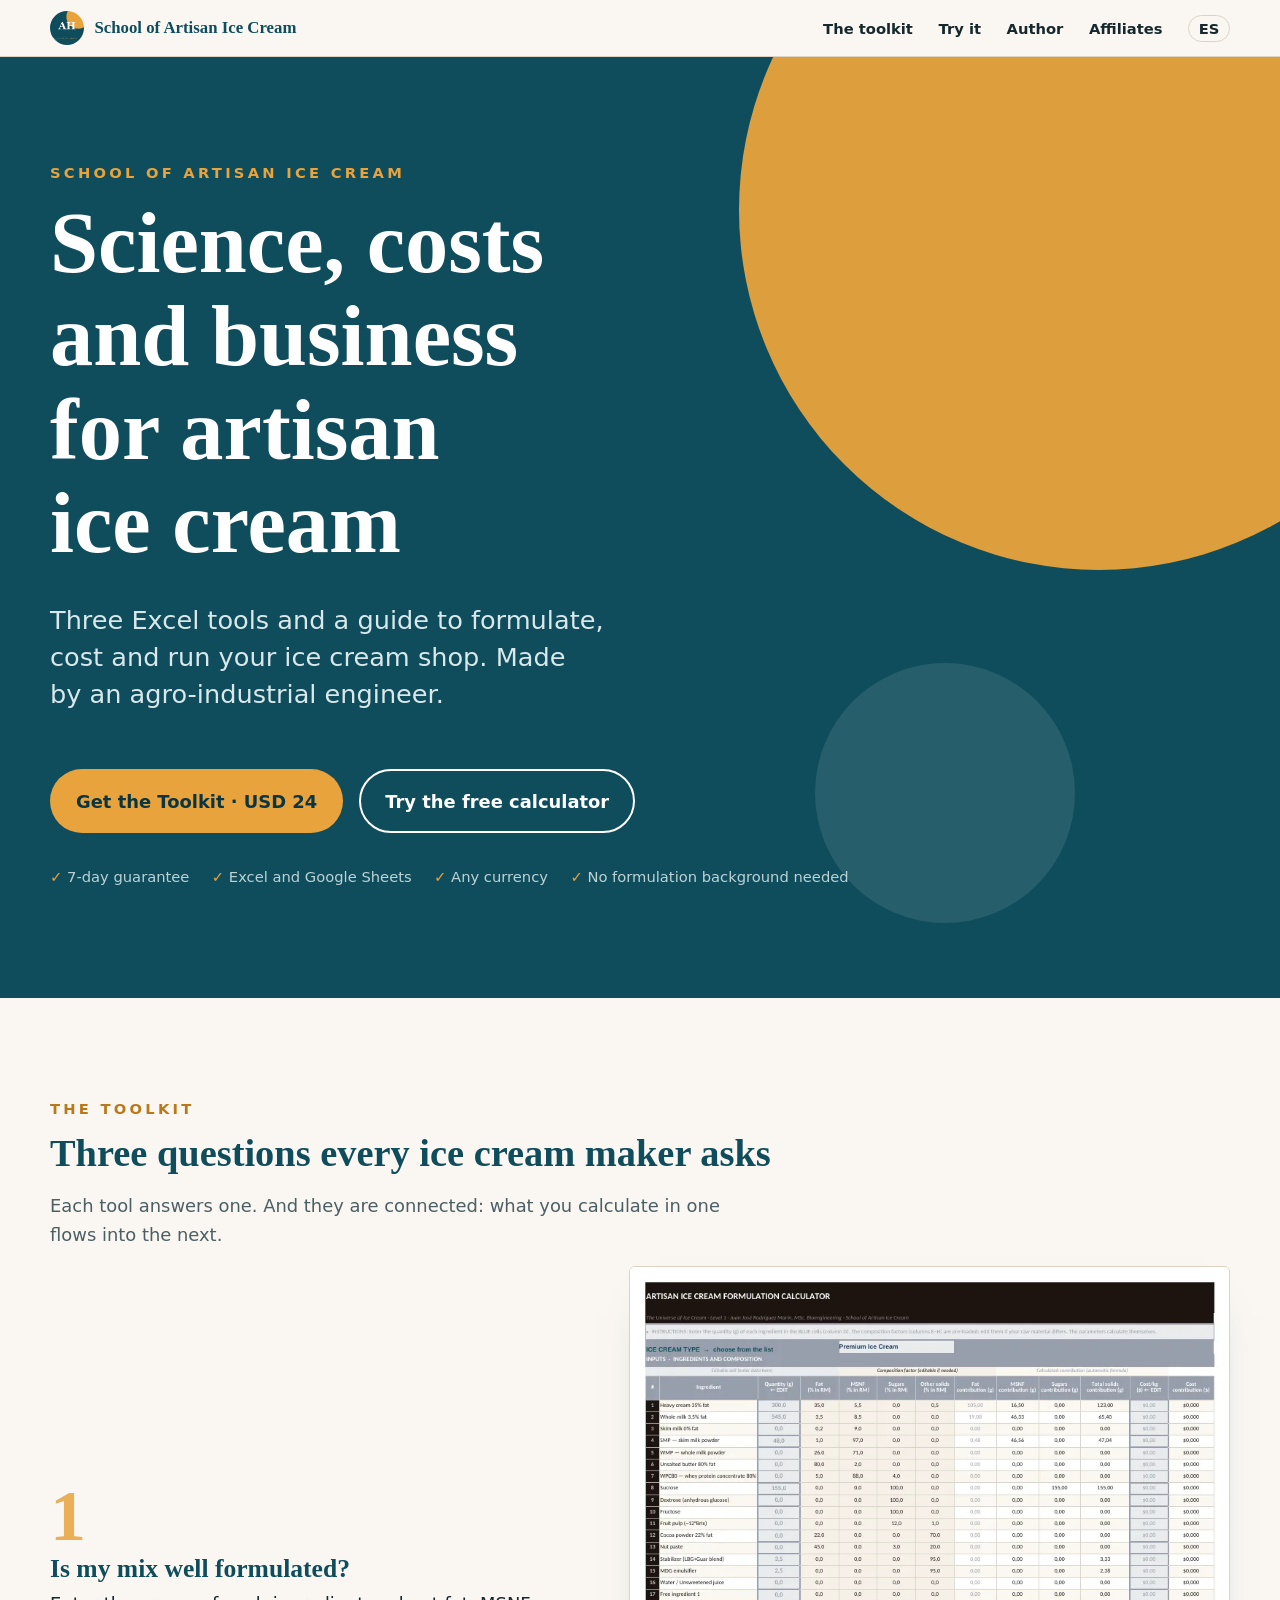
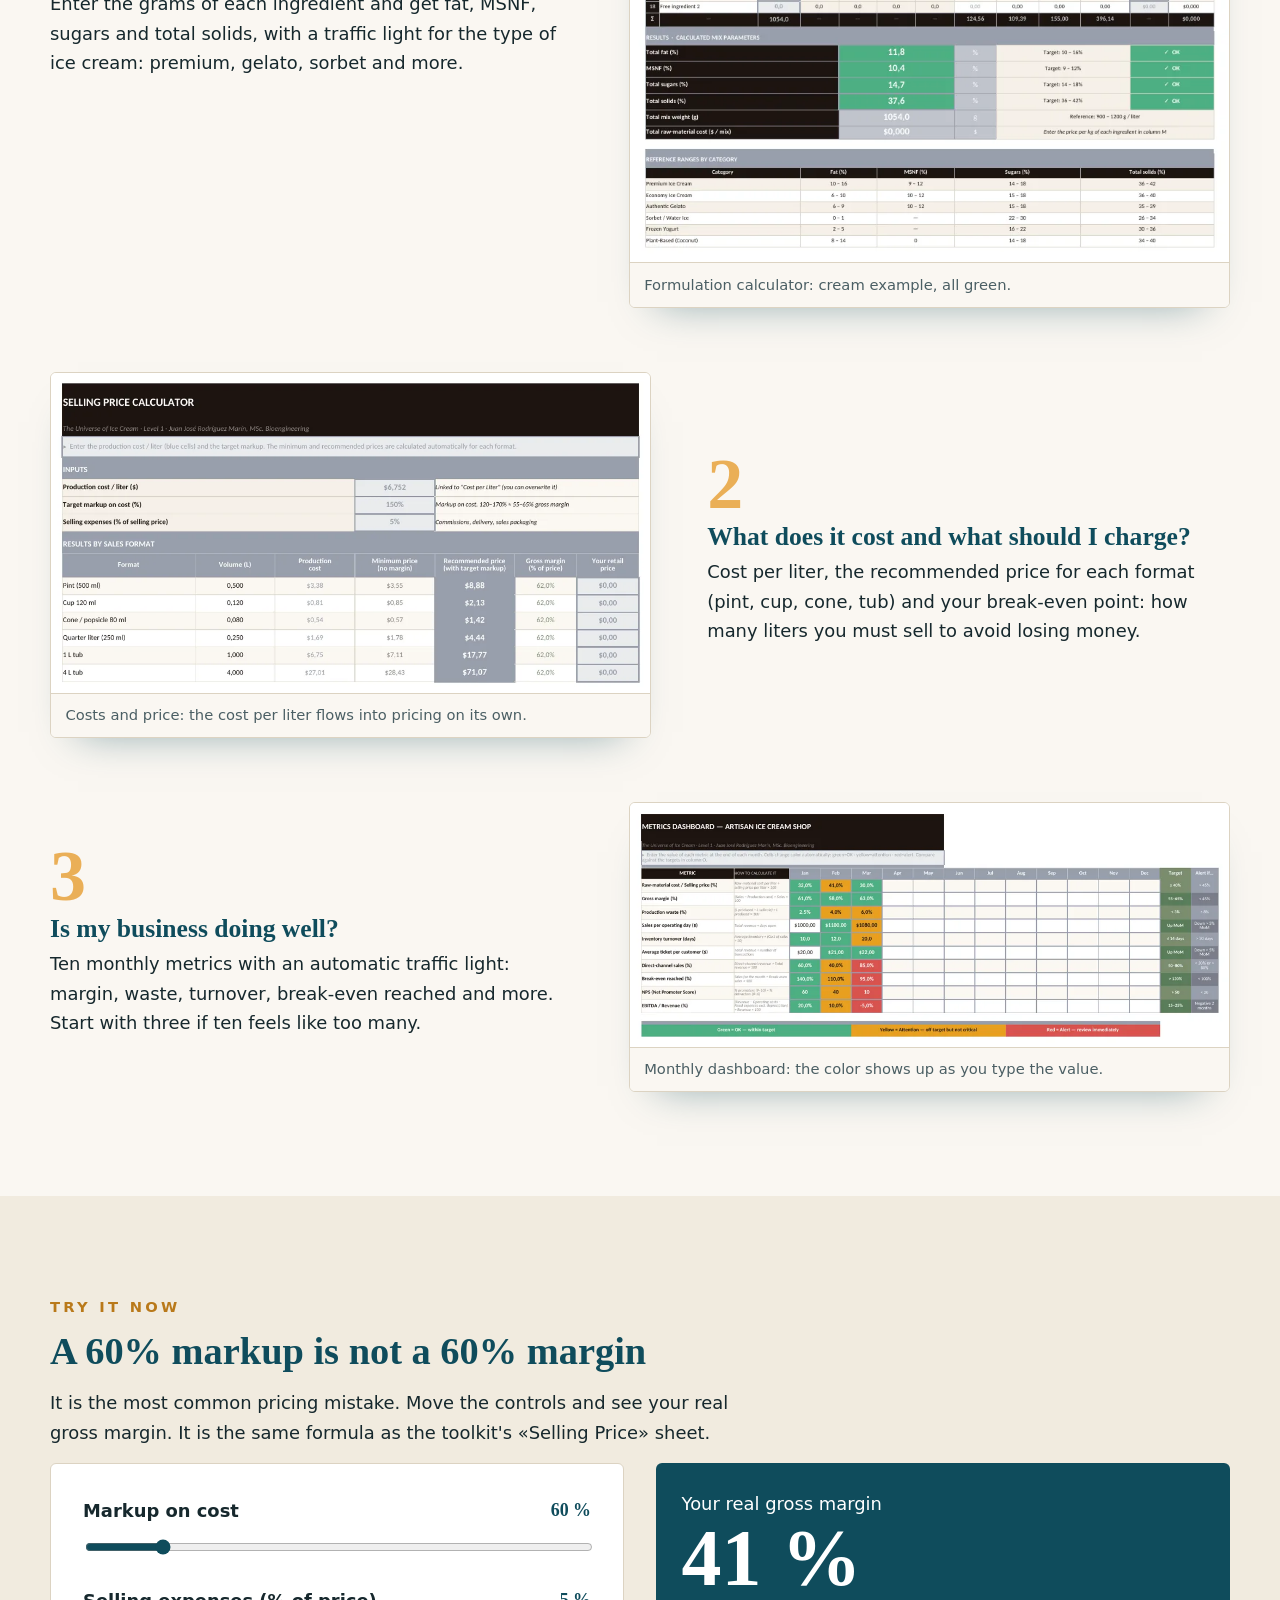
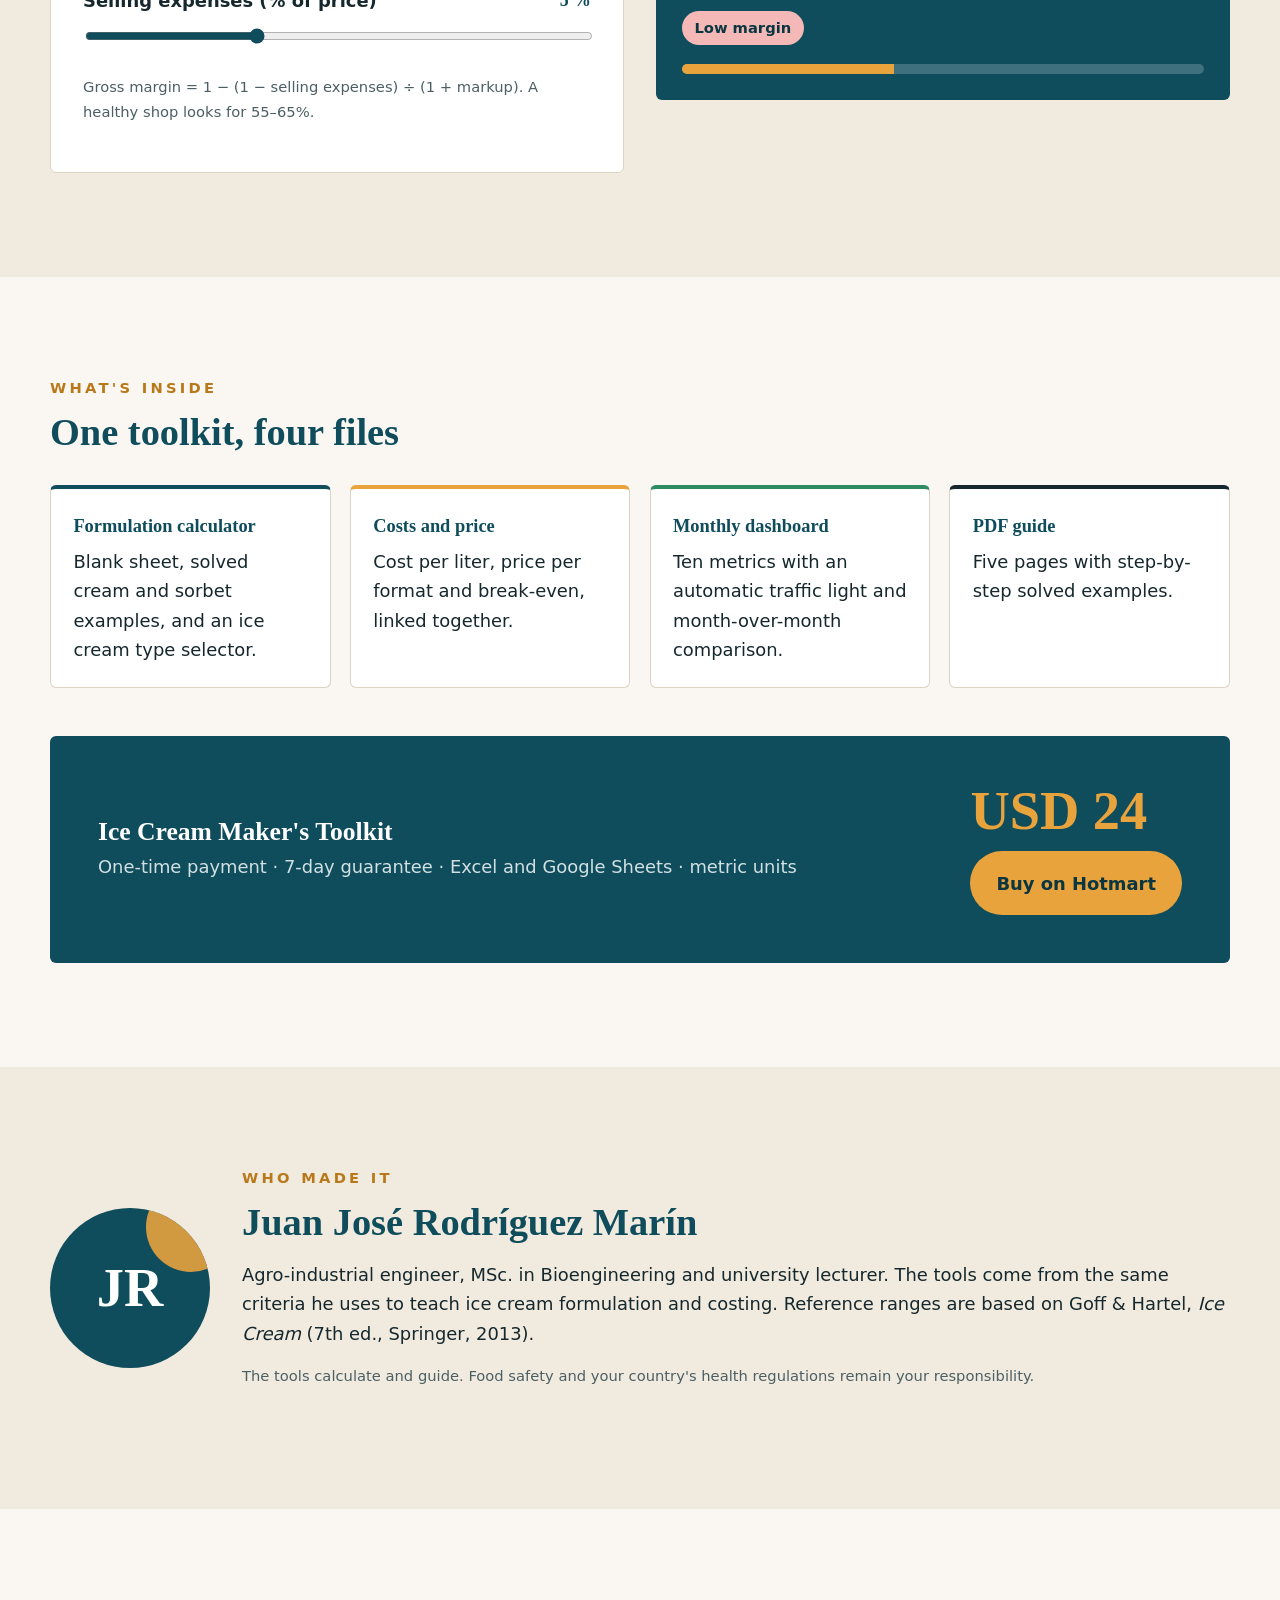
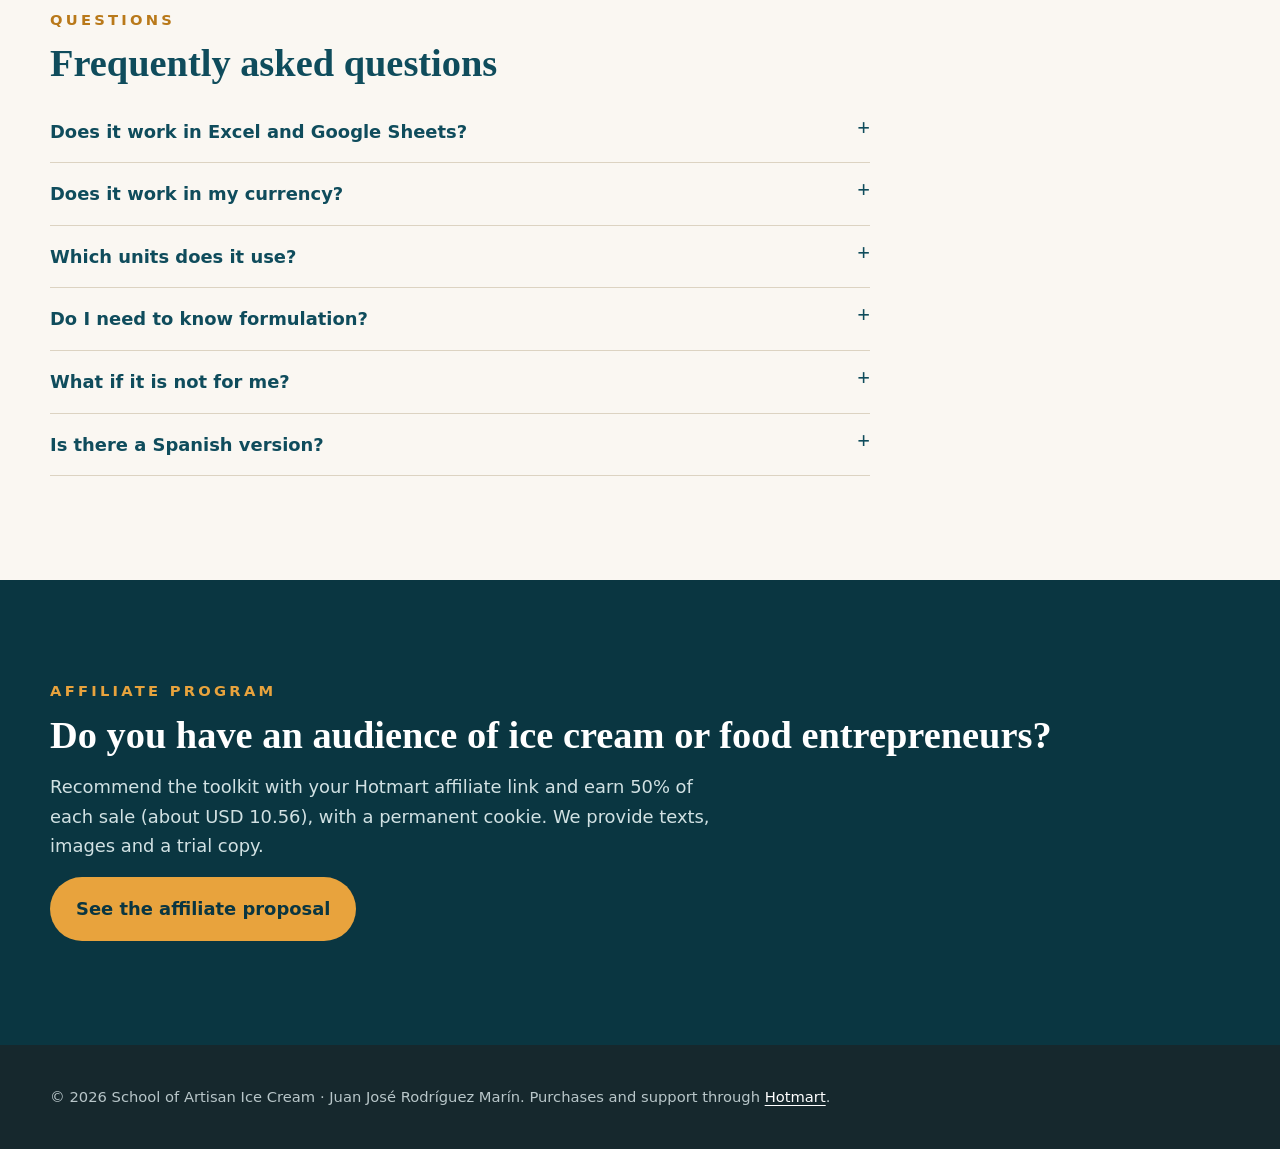
==== en/index.html @ 1ce7a0c3 "feat: sitio web Academia del Helado (ES/EN) Sitio estático bilingüe con mini-calculadora de recargo " ====
<!doctype html><html lang="en"><head><meta charset="utf-8"><meta name="viewport" content="width=device-width,initial-scale=1">
<title>School of Artisan Ice Cream — Ice Cream Maker's Toolkit: formulation, costs & metrics</title><meta name="description" content="Three Excel tools and a PDF guide to formulate, cost and run your artisan ice cream shop. Made by an agro-industrial engineer. USD 24, 7-day guarantee.">
<meta property="og:title" content="School of Artisan Ice Cream — Ice Cream Maker's Toolkit: formulation, costs & metrics"><meta property="og:description" content="Three Excel tools and a PDF guide to formulate, cost and run your artisan ice cream shop. Made by an agro-industrial engineer. USD 24, 7-day guarantee."><meta property="og:type" content="website"><meta property="og:image" content="https://juanjrodmar.github.io/academia-helado/assets/og-en.webp"><meta property="og:url" content="https://juanjrodmar.github.io/academia-helado/en/"><meta property="og:locale" content="en_US"><meta name="twitter:card" content="summary_large_image"><link rel="canonical" href="https://juanjrodmar.github.io/academia-helado/en/"><link rel="alternate" hreflang="es" href="https://juanjrodmar.github.io/academia-helado/"><link rel="alternate" hreflang="en" href="https://juanjrodmar.github.io/academia-helado/en/"><link rel="alternate" hreflang="x-default" href="https://juanjrodmar.github.io/academia-helado/">
<link rel="icon" href="../assets/favicon.png"><link rel="stylesheet" href="../assets/styles.css">
</head><body><a class="skip" href="#main">Skip to content</a>
<header class="site-head"><div class="wrap"><a class="brand" href="./"><img src="../assets/favicon.png" width="34" height="34" alt="">School of Artisan Ice Cream</a>
<nav aria-label="Main"><ul><li><a href="#kit">The toolkit</a></li><li><a href="#try">Try it</a></li><li><a href="#author">Author</a></li><li><a href="#affiliates">Affiliates</a></li><li><a class="lang" href="../" hreflang="es" lang="es">ES</a></li></ul></nav></div></header>
<main id="main">
<section class="hero" aria-labelledby="h1"><div class="wrap">
<div><span class="kicker">School of Artisan Ice Cream</span><h1 id="h1">Science, costs and business for artisan ice cream</h1></div>
<p class="lead">Three Excel tools and a guide to formulate, cost and run your ice cream shop. Made by an agro-industrial engineer.</p>
<div class="cta-row"><a class="btn btn-primary" href="https://go.hotmart.com/K107741080M" rel="noopener">Get the Toolkit · USD 24</a><a class="btn btn-ghost" href="https://drive.google.com/drive/folders/14nVIyK3vlP0NcxDK24ijwlzdwBFuZZXl?usp=sharing" rel="noopener">Try the free calculator</a></div>
<ul class="trust"><li>7-day guarantee</li><li>Excel and Google Sheets</li><li>Any currency</li><li>No formulation background needed</li></ul>
</div></section>
<section id="kit" aria-labelledby="h-kit"><div class="wrap">
<span class="kicker">The toolkit</span><h2 id="h-kit">Three questions every ice cream maker asks</h2>
<p style="max-width:60ch;color:var(--ink-soft)">Each tool answers one. And they are connected: what you calculate in one flows into the next.</p>
<div class="questions">
<article class="q"><div class="q-text"><span class="q-num" aria-hidden="true">1</span><h3>Is my mix well formulated?</h3><p>Enter the grams of each ingredient and get fat, MSNF, sugars and total solids, with a traffic light for the type of ice cream: premium, gelato, sorbet and more.</p></div>
<figure class="shot"><img src="../assets/en_formulacion.webp" width="821" height="816" loading="lazy" alt="Formulation sheet with a cream ice cream in green"><figcaption>Formulation calculator: cream example, all green.</figcaption></figure></article>
<article class="q"><div class="q-text"><span class="q-num" aria-hidden="true">2</span><h3>What does it cost and what should I charge?</h3><p>Cost per liter, the recommended price for each format (pint, cup, cone, tub) and your break-even point: how many liters you must sell to avoid losing money.</p></div>
<figure class="shot"><img src="../assets/en_precio.webp" width="1100" height="587" loading="lazy" alt="Selling price sheet with the recommended price per format"><figcaption>Costs and price: the cost per liter flows into pricing on its own.</figcaption></figure></article>
<article class="q"><div class="q-text"><span class="q-num" aria-hidden="true">3</span><h3>Is my business doing well?</h3><p>Ten monthly metrics with an automatic traffic light: margin, waste, turnover, break-even reached and more. Start with three if ten feels like too many.</p></div>
<figure class="shot"><img src="../assets/en_dashboard.webp" width="1100" height="447" loading="lazy" alt="Monthly dashboard with green, yellow and red cells"><figcaption>Monthly dashboard: the color shows up as you type the value.</figcaption></figure></article>
</div></div></section>
<section id="try" class="alt" aria-labelledby="h-try"><div class="wrap">
<span class="kicker">Try it now</span><h2 id="h-try">A 60% markup is not a 60% margin</h2>
<p style="max-width:62ch">It is the most common pricing mistake. Move the controls and see your real gross margin. It is the same formula as the toolkit's «Selling Price» sheet.</p>
<div class="calc"><div class="panel">
<div class="field"><label for="markup"><span>Markup on cost</span><output id="markup-out" for="markup">60%</output></label><input id="markup" type="range" min="20" max="300" step="5" value="60"></div>
<div class="field"><label for="sell"><span>Selling expenses (% of price)</span><output id="sell-out" for="sell">5%</output></label><input id="sell" type="range" min="0" max="15" step="1" value="5"></div>
<p class="note">Gross margin = 1 − (1 − selling expenses) ÷ (1 + markup). A healthy shop looks for 55–65%.</p></div>
<div class="result" id="result" data-state="bad" aria-live="polite"><span>Your real gross margin</span><span class="big" id="margin-out">41%</span><span class="verdict" id="verdict">—</span><div class="meter" aria-hidden="true"><i id="meter"></i></div></div></div>
</div></section>
<section aria-labelledby="h-inc"><div class="wrap">
<span class="kicker">What's inside</span><h2 id="h-inc">One toolkit, four files</h2>
<ul class="includes"><li><strong>Formulation calculator</strong>Blank sheet, solved cream and sorbet examples, and an ice cream type selector.</li>
<li><strong>Costs and price</strong>Cost per liter, price per format and break-even, linked together.</li>
<li><strong>Monthly dashboard</strong>Ten metrics with an automatic traffic light and month-over-month comparison.</li>
<li><strong>PDF guide</strong>Five pages with step-by-step solved examples.</li></ul>
<div class="price-band"><div><h3>Ice Cream Maker's Toolkit</h3><p style="margin:0;color:#d1e1e3">One-time payment · 7-day guarantee · Excel and Google Sheets · metric units</p></div><div style="display:grid;gap:.8rem;justify-items:start"><span class="price">USD 24</span><a class="btn btn-primary" href="https://go.hotmart.com/K107741080M" rel="noopener">Buy on Hotmart</a></div></div>
</div></section>
<section id="author" class="alt" aria-labelledby="h-author"><div class="wrap author">
<div class="monogram" aria-hidden="true"><span>JR</span></div>
<div><span class="kicker">Who made it</span><h2 id="h-author">Juan José Rodríguez Marín</h2>
<p>Agro-industrial engineer, MSc. in Bioengineering and university lecturer. The tools come from the same criteria he uses to teach ice cream formulation and costing. Reference ranges are based on Goff &amp; Hartel, <em>Ice Cream</em> (7th ed., Springer, 2013).</p>
<p class="note">The tools calculate and guide. Food safety and your country's health regulations remain your responsibility.</p></div></div></section>
<section aria-labelledby="h-faq"><div class="wrap"><div style="max-width:820px">
<span class="kicker">Questions</span><h2 id="h-faq">Frequently asked questions</h2>
<details><summary>Does it work in Excel and Google Sheets?</summary><p>Yes. Upload it to Drive and open it with Google Sheets. If you see a formatting difference, most formulas work the same.</p></details>
<details><summary>Does it work in my currency?</summary><p>Yes. Use a single currency throughout each file; monetary targets are expressed as a percentage of price.</p></details>
<details><summary>Which units does it use?</summary><p>Metric: grams, kilograms and liters. Convert your own measures (ounces, gallons) before entering them.</p></details>
<details><summary>Do I need to know formulation?</summary><p>No. Follow the worked example and change one ingredient at a time; the traffic light tells you if you are getting closer to the range.</p></details>
<details><summary>What if it is not for me?</summary><p>You have a 7-day guarantee on Hotmart.</p></details>
<details><summary>Is there a Spanish version?</summary><p>Yes: <a href="../" hreflang="es">Kit del Heladero</a>.</p></details>
</div></div></section>
<section id="affiliates" class="aff" aria-labelledby="h-aff"><div class="wrap">
<span class="kicker">Affiliate program</span><h2 id="h-aff">Do you have an audience of ice cream or food entrepreneurs?</h2>
<p>Recommend the toolkit with your Hotmart affiliate link and earn 50% of each sale (about USD 10.56), with a permanent cookie. We provide texts, images and a trial copy.</p>
<a class="btn btn-primary" href="https://affiliate.hotmart.com/affiliate-recruiting/view/9692I107741101" rel="noopener">See the affiliate proposal</a>
</div></section>
</main>
<footer><div class="wrap"><p style="margin:0">© 2026 School of Artisan Ice Cream · Juan José Rodríguez Marín. Purchases and support through <a href="https://go.hotmart.com/K107741080M" rel="noopener">Hotmart</a>.</p></div></footer>
<script type="application/json" id="i18n">{"sep": "", "ok": "Healthy margin", "mid": "Tight margin", "bad": "Low margin"}</script>
<script src="../assets/app.js" defer></script>
</body></html>
---- assets/styles.css ----
/* Academia del Helado — "Cuaderno técnico" */
:root{
  --paper:#FAF7F2; --paper-2:#F1EBDF; --ink:#16282D; --ink-soft:#4B5F64;
  --teal:#0F4C5C; --teal-deep:#0A3641; --amber:#E8A33D; --amber-deep:#B9791A;
  --line:#DCD3C2; --ok:#2E8B62; --warn:#C98A12; --bad:#C24A45;
  --font-serif: Georgia,"Times New Roman",serif; --font-sans: system-ui,-apple-system,"Segoe UI",Roboto,Arial,sans-serif;
  --step--1: clamp(.83rem,.8rem + .15vw,.92rem); --step-0: clamp(1rem,.96rem + .2vw,1.125rem);
  --step-1: clamp(1.25rem,1.1rem + .7vw,1.6rem); --step-2: clamp(1.6rem,1.3rem + 1.4vw,2.4rem);
  --step-hero: clamp(2.5rem,1.1rem + 6vw,5.4rem);
  --space-section: clamp(3.5rem,2.5rem + 5vw,8rem); --gutter: clamp(1rem,.5rem + 3vw,3rem);
  --radius: 6px; --dur: 200ms; --ease: cubic-bezier(.16,1,.3,1);
}
*,*::before,*::after{box-sizing:border-box}
html{scroll-behavior:smooth;-webkit-text-size-adjust:100%}
body{margin:0;background:var(--paper);color:var(--ink);font:var(--step-0)/1.65 var(--font-sans)}
img{max-width:100%;height:auto;display:block}
a{color:var(--teal);text-underline-offset:.2em}
a:focus-visible,button:focus-visible,summary:focus-visible,input:focus-visible{outline:3px solid var(--amber);outline-offset:3px;border-radius:3px}
.skip{position:absolute;left:-999px;top:0;background:var(--teal);color:#fff;padding:.7rem 1rem;z-index:100}
.skip:focus{left:0}
.wrap{width:min(1180px,100% - 2*var(--gutter));margin-inline:auto}
h1,h2,h3{font-family:var(--font-serif);line-height:1.08;color:var(--teal);margin:0;font-weight:700;text-wrap:balance}
h2{font-size:var(--step-2);margin-bottom:1rem} h3{font-size:var(--step-1);margin-bottom:.4rem}
p{margin:0 0 1rem;text-wrap:pretty}
.kicker{font:700 var(--step--1)/1 var(--font-sans);letter-spacing:.22em;text-transform:uppercase;color:var(--amber-deep);margin-bottom:1rem;display:block}

/* header */
.site-head{position:sticky;top:0;z-index:50;background:color-mix(in oklab,var(--paper) 92%,transparent);backdrop-filter:saturate(1.4) blur(8px);border-bottom:1px solid var(--line)}
.site-head .wrap{display:flex;align-items:center;justify-content:space-between;gap:1rem;padding-block:.7rem}
.brand{display:flex;align-items:center;gap:.65rem;text-decoration:none;color:var(--teal);font:700 1.05rem var(--font-serif)}
.brand img{border-radius:50%}
nav ul{display:flex;gap:clamp(.8rem,2vw,1.6rem);list-style:none;margin:0;padding:0;align-items:center}
nav a{text-decoration:none;color:var(--ink);font-size:var(--step--1);font-weight:600}
nav a:hover{color:var(--teal);text-decoration:underline}
.lang{border:1px solid var(--line);padding:.25rem .6rem;border-radius:99px}
@media (max-width:760px){nav li:not(:last-child):not(:first-child){display:none}}

/* botones */
.btn{display:inline-flex;align-items:center;gap:.5rem;padding:.95rem 1.5rem;border-radius:99px;font-weight:700;text-decoration:none;border:2px solid transparent;transition:transform var(--dur) var(--ease),background var(--dur),box-shadow var(--dur);font-size:var(--step-0);cursor:pointer}
.btn-primary{background:var(--amber);color:var(--teal-deep)}
.btn-primary:hover{transform:translateY(-2px);box-shadow:0 8px 0 -2px var(--amber-deep)}
.btn-ghost{border-color:var(--teal);color:var(--teal);background:transparent}
.btn-ghost:hover{background:var(--teal);color:#fff}
.btn:active{transform:translateY(0)}

/* hero */
.hero{background:var(--teal);color:#fff;position:relative;overflow:hidden;padding-block:clamp(3rem,2rem + 6vw,7rem)}
.hero::before{content:"";position:absolute;width:min(60vw,720px);aspect-ratio:1;border-radius:50%;background:var(--amber);right:-14vw;top:-22%;opacity:.95}
.hero::after{content:"";position:absolute;width:min(22vw,260px);aspect-ratio:1;border-radius:50%;background:var(--paper);opacity:.1;right:16%;bottom:8%}
.hero .wrap{position:relative;z-index:1;display:grid;gap:2rem}
.hero h1{color:#fff;font-size:var(--step-hero);max-width:14ch}
.hero .lead{font-size:var(--step-1);max-width:34ch;color:#d9e8ea;line-height:1.45}
.hero .kicker{color:var(--amber)}
.cta-row{display:flex;flex-wrap:wrap;gap:1rem;margin-top:.5rem}
.hero .btn-ghost{border-color:#fff;color:#fff}.hero .btn-ghost:hover{background:#fff;color:var(--teal)}
.trust{display:flex;flex-wrap:wrap;gap:.5rem 1.4rem;font-size:var(--step--1);color:#bcd3d6;margin:0;padding:0;list-style:none}
.trust li::before{content:"✓ ";color:var(--amber)}

/* secciones */
section{padding-block:var(--space-section)}
.alt{background:var(--paper-2)}
.questions{display:grid;gap:clamp(2rem,5vw,5rem)}
.q{display:grid;gap:1.5rem;align-items:center}
@media (min-width:860px){.q{grid-template-columns:1fr 1.15fr;gap:3.5rem}.q:nth-child(even){grid-template-columns:1.15fr 1fr}.q:nth-child(even) .q-text{order:2}}
.q-num{font:700 4.5rem/1 var(--font-serif);color:var(--amber);opacity:.85;display:block;margin-bottom:.2rem}
.shot{border:1px solid var(--line);border-radius:var(--radius);background:#fff;box-shadow:0 22px 40px -28px rgba(15,76,92,.5);overflow:hidden}
.shot figcaption{font-size:var(--step--1);color:var(--ink-soft);padding:.6rem .9rem;border-top:1px solid var(--line);background:var(--paper)}

/* calculadora recargo */
.calc{display:grid;gap:2rem;align-items:start}
@media (min-width:860px){.calc{grid-template-columns:1fr 1fr}}
.panel{background:#fff;border:1px solid var(--line);border-radius:var(--radius);padding:clamp(1.2rem,3vw,2rem)}
.field{margin-bottom:1.4rem}
.field label{display:flex;justify-content:space-between;font-weight:700;margin-bottom:.5rem}
.field output{font-family:var(--font-serif);color:var(--teal)}
input[type=range]{width:100%;accent-color:var(--teal)}
.result{background:var(--teal);color:#fff;border-radius:var(--radius);padding:1.6rem;position:relative}
.result .big{font:700 clamp(3rem,8vw,5rem)/1 var(--font-serif);display:block;color:#fff}
.result .verdict{display:inline-block;margin-top:.8rem;padding:.3rem .8rem;border-radius:99px;font-weight:700;font-size:var(--step--1);background:var(--amber);color:var(--teal-deep)}
.result[data-state=bad] .verdict{background:#f4b9b6}.result[data-state=ok] .verdict{background:#bfe5d3}
.meter{height:10px;border-radius:99px;background:rgba(255,255,255,.2);margin-top:1.2rem;overflow:hidden}
.meter i{display:block;height:100%;width:0;background:var(--amber);transition:width var(--dur) var(--ease)}
.note{font-size:var(--step--1);color:var(--ink-soft)}

/* incluye */
.includes{display:grid;gap:1.2rem;grid-template-columns:repeat(auto-fit,minmax(min(100%,250px),1fr));margin-top:2rem;padding:0;list-style:none}
.includes li{background:#fff;border:1px solid var(--line);border-radius:var(--radius);padding:1.4rem;position:relative}
.includes li:nth-child(1){border-top:4px solid var(--teal)}.includes li:nth-child(2){border-top:4px solid var(--amber)}.includes li:nth-child(3){border-top:4px solid var(--ok)}.includes li:nth-child(4){border-top:4px solid var(--ink)}
.includes strong{font-family:var(--font-serif);font-size:1.15rem;color:var(--teal);display:block;margin-bottom:.3rem}
.price-band{margin-top:3rem;background:var(--teal);color:#fff;border-radius:var(--radius);padding:clamp(1.5rem,4vw,3rem);display:grid;gap:1.5rem;align-items:center}
@media (min-width:860px){.price-band{grid-template-columns:1fr auto}}
.price-band h3{color:#fff}.price{font:700 3.4rem/1 var(--font-serif);color:var(--amber)}

/* autor */
.author{display:grid;gap:2rem;align-items:center}
@media (min-width:860px){.author{grid-template-columns:auto 1fr}}
.monogram{width:160px;aspect-ratio:1;border-radius:50%;background:var(--teal);color:#fff;font:700 3.4rem var(--font-serif);display:grid;place-items:center;position:relative;overflow:hidden}
.monogram::after{content:"";position:absolute;width:90px;height:90px;border-radius:50%;background:var(--amber);right:-26px;top:-26px;opacity:.9;z-index:0}
.monogram span{position:relative;z-index:1}

/* faq */
details{border-bottom:1px solid var(--line);padding-block:1rem}
summary{cursor:pointer;font-weight:700;color:var(--teal);list-style:none;display:flex;justify-content:space-between;gap:1rem}
summary::after{content:"+";font-family:var(--font-serif);font-size:1.4rem;line-height:1}
details[open] summary::after{content:"–"}
details p{margin:.7rem 0 0;color:var(--ink-soft)}

/* afiliados */
.aff{background:var(--teal-deep);color:#fff}
.aff h2{color:#fff}.aff .kicker{color:var(--amber)}.aff p{color:#d1e1e3;max-width:60ch}
footer{background:var(--ink);color:#b8c6c9;padding-block:2.5rem;font-size:var(--step--1)}
footer a{color:#fff}

@media (prefers-reduced-motion:reduce){*{transition:none!important;scroll-behavior:auto!important}}
@media print{.site-head{display:none}}

/* correcciones de desbordamiento (móvil) */
.q>*,.calc>*,.author>*,.price-band>*,.hero .wrap>*{min-width:0}
figure{margin:0}
.shot img{width:100%}
.wrap{overflow-wrap:anywhere}
.includes li{min-width:0}
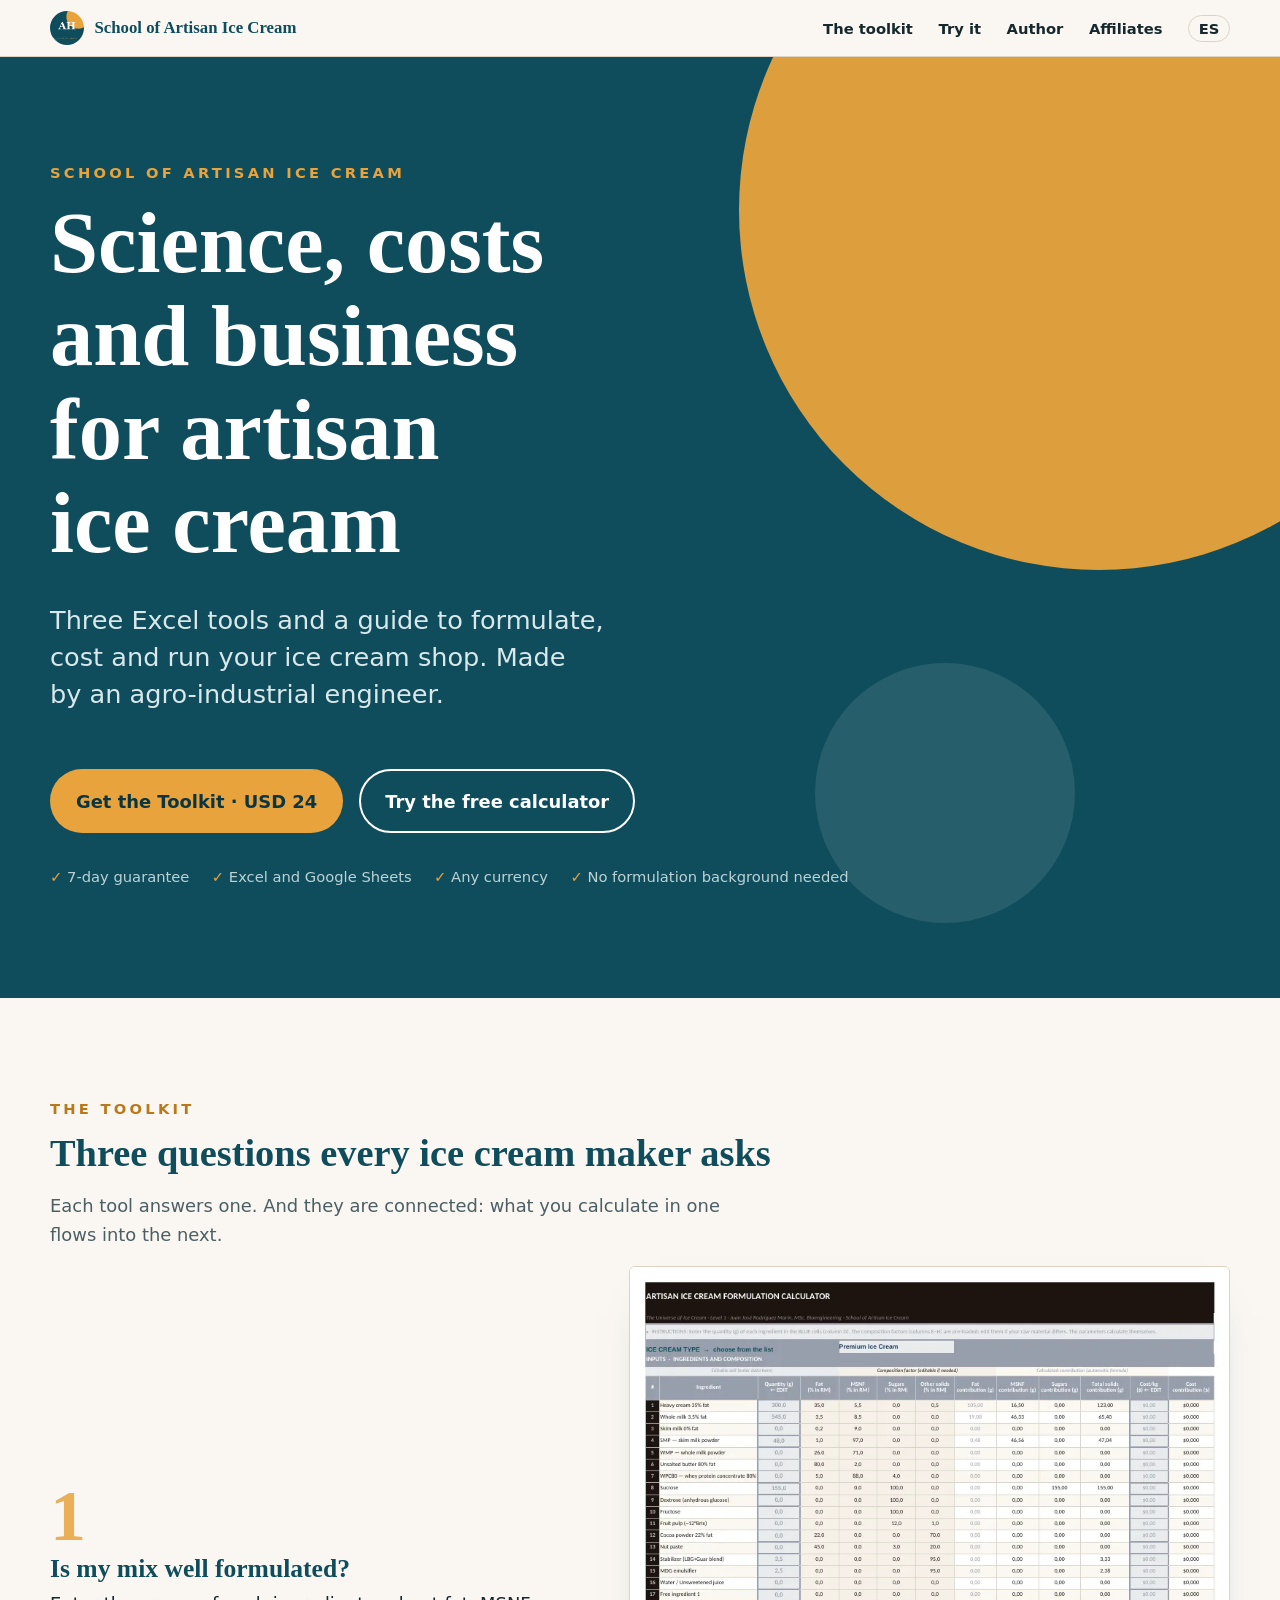
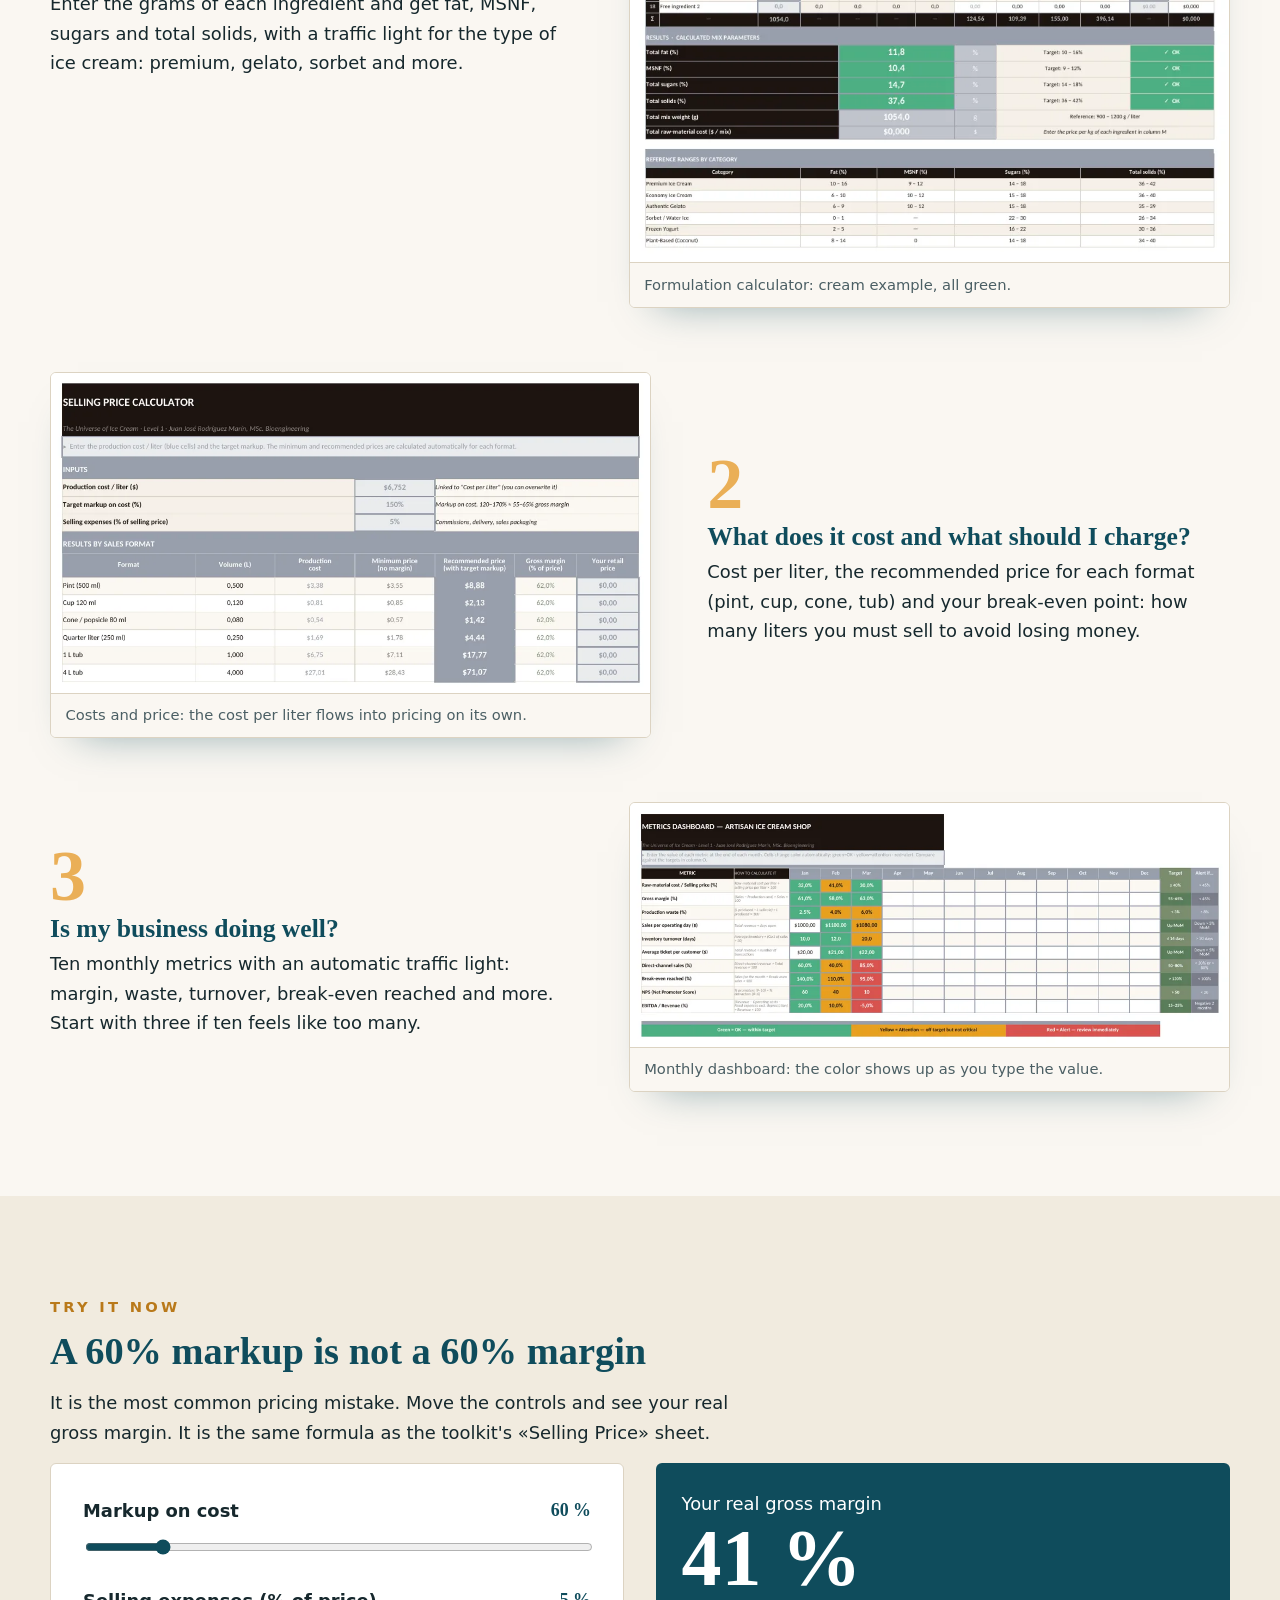
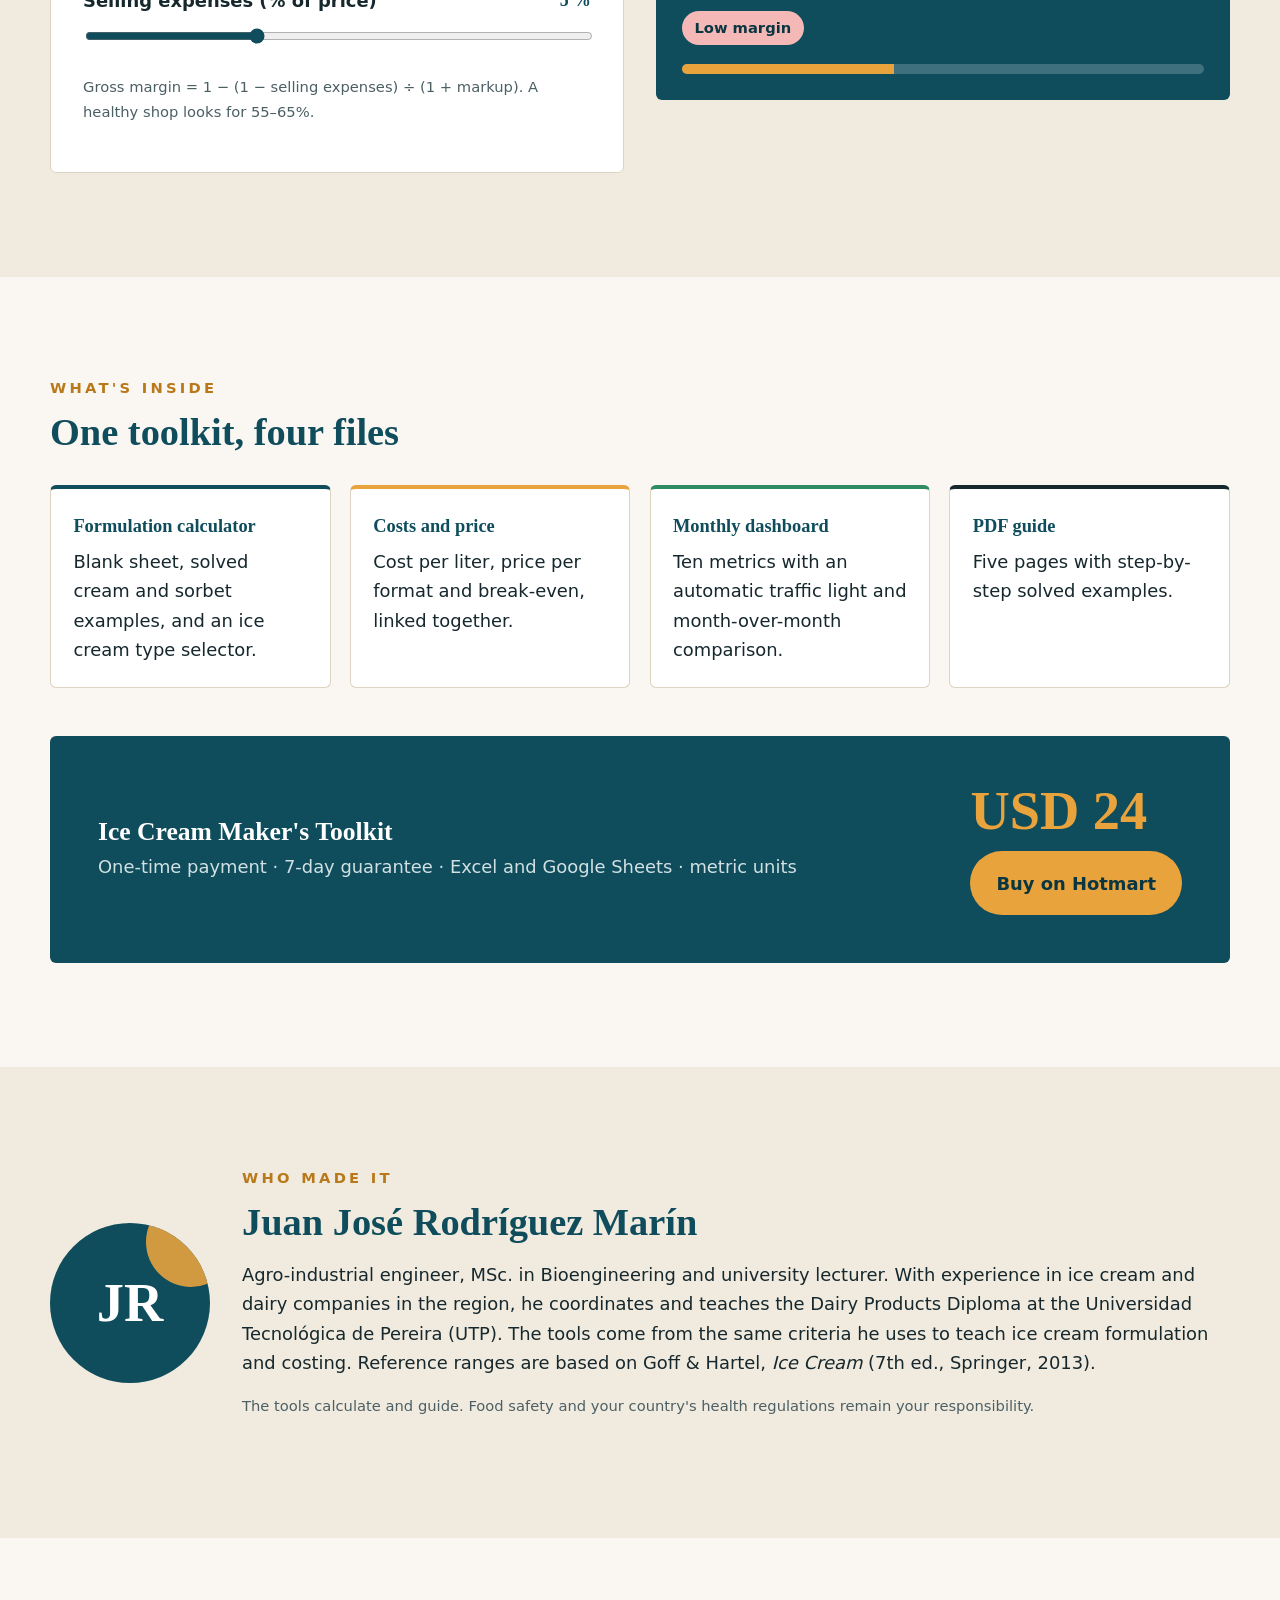
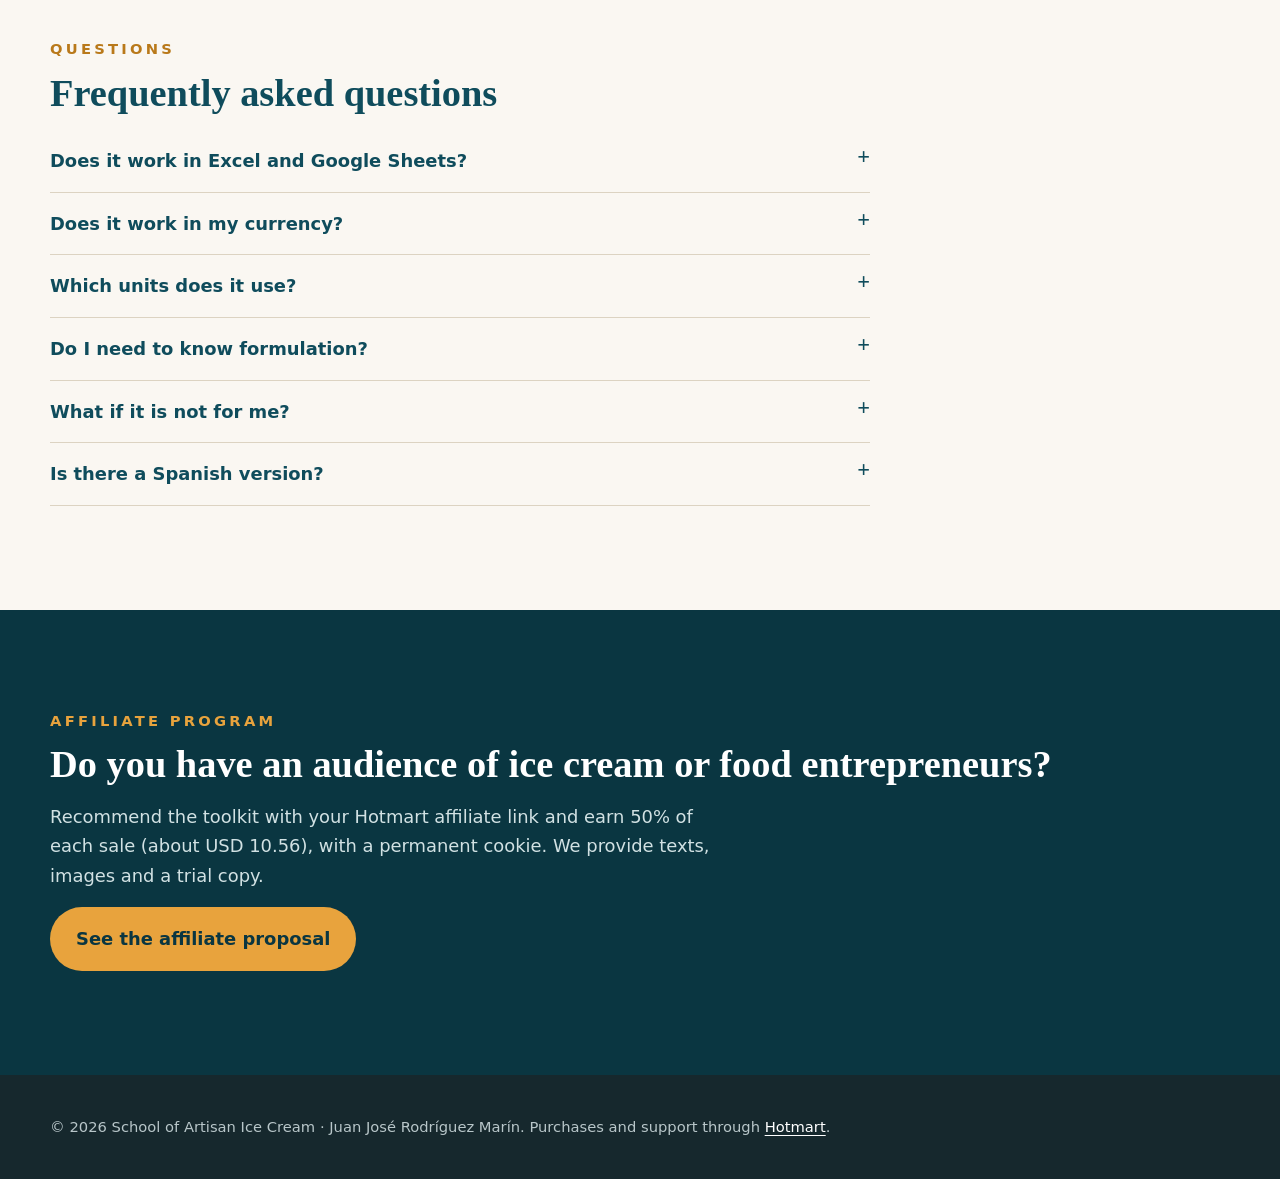
==== commit 832c3fa0: "content: author bio — industry experience and UTP dairy diploma" ====
--- a/en/index.html
+++ b/en/index.html
@@ -43,7 +43,7 @@
 <section id="author" class="alt" aria-labelledby="h-author"><div class="wrap author">
 <div class="monogram" aria-hidden="true"><span>JR</span></div>
 <div><span class="kicker">Who made it</span><h2 id="h-author">Juan José Rodríguez Marín</h2>
-<p>Agro-industrial engineer, MSc. in Bioengineering and university lecturer. The tools come from the same criteria he uses to teach ice cream formulation and costing. Reference ranges are based on Goff &amp; Hartel, <em>Ice Cream</em> (7th ed., Springer, 2013).</p>
+<p>Agro-industrial engineer, MSc. in Bioengineering and university lecturer. With experience in ice cream and dairy companies in the region, he coordinates and teaches the Dairy Products Diploma at the Universidad Tecnológica de Pereira (UTP). The tools come from the same criteria he uses to teach ice cream formulation and costing. Reference ranges are based on Goff &amp; Hartel, <em>Ice Cream</em> (7th ed., Springer, 2013).</p>
 <p class="note">The tools calculate and guide. Food safety and your country's health regulations remain your responsibility.</p></div></div></section>
 <section aria-labelledby="h-faq"><div class="wrap"><div style="max-width:820px">
 <span class="kicker">Questions</span><h2 id="h-faq">Frequently asked questions</h2>
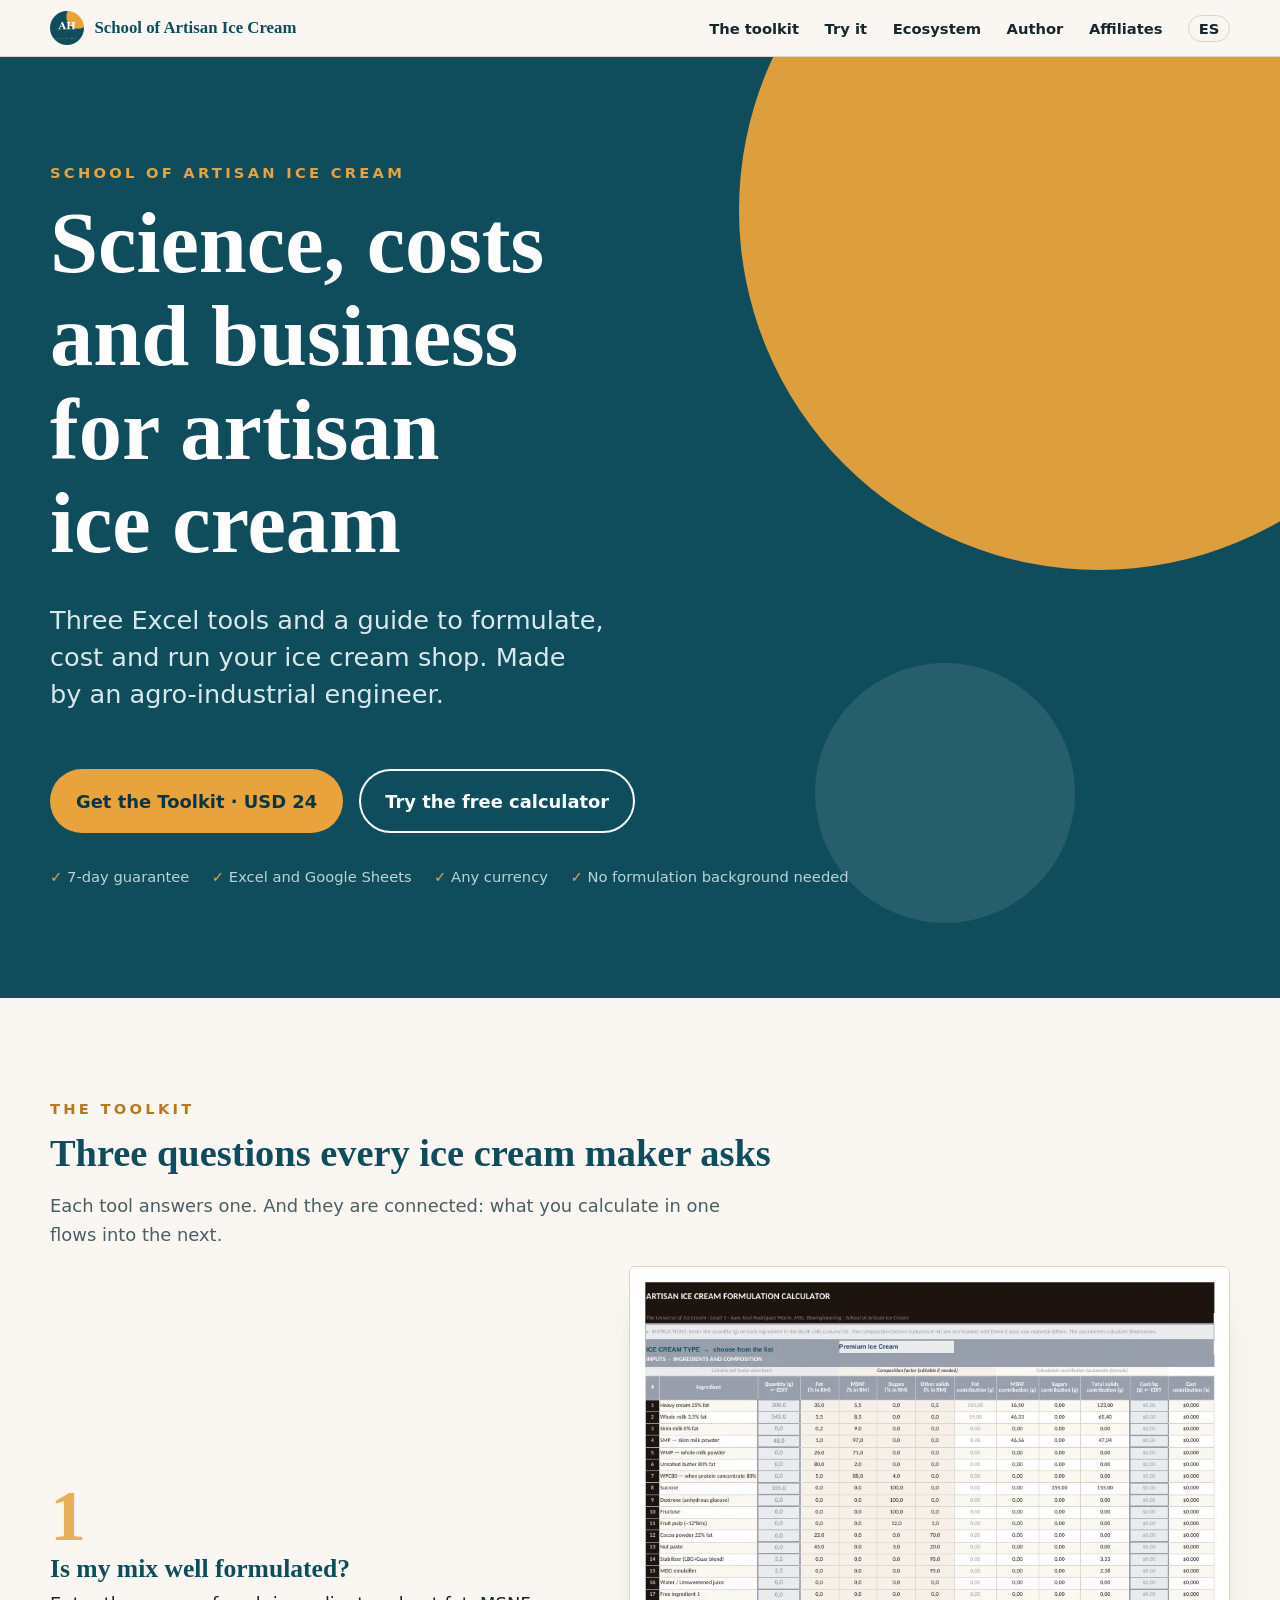
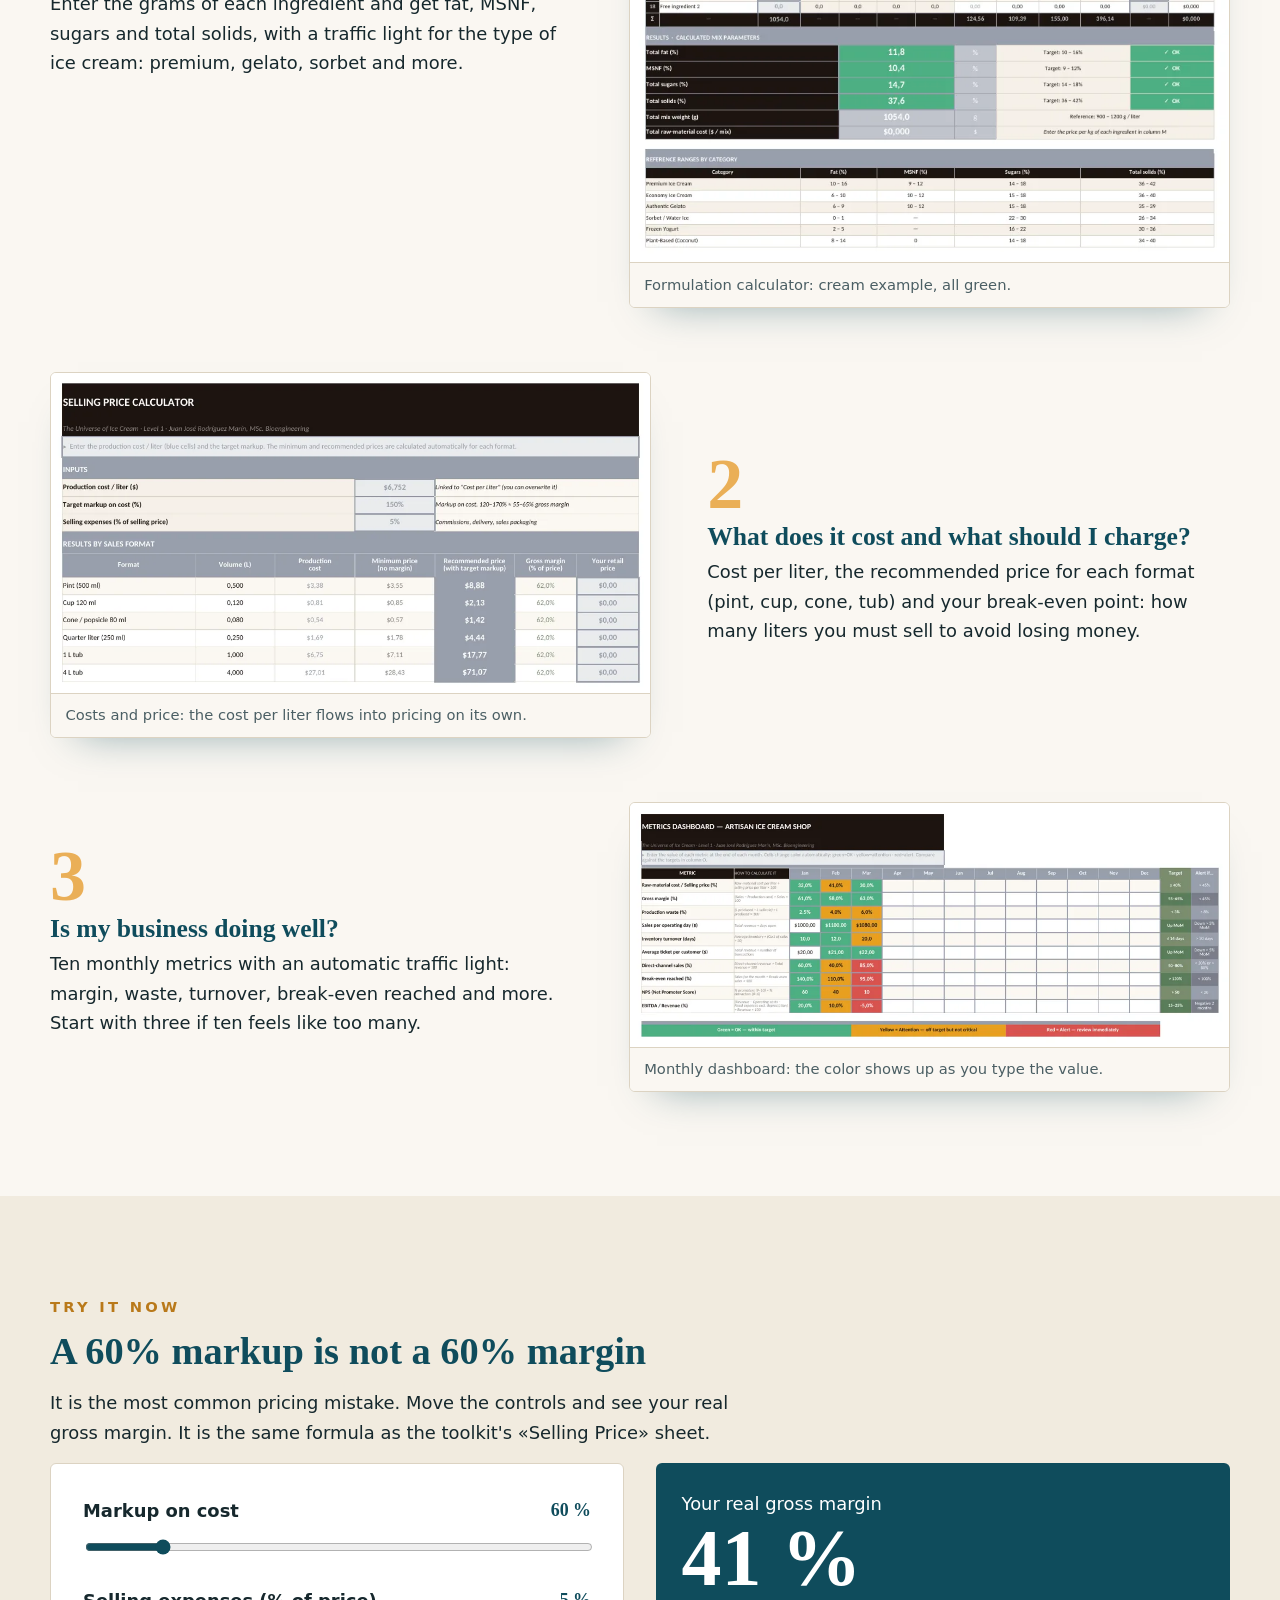
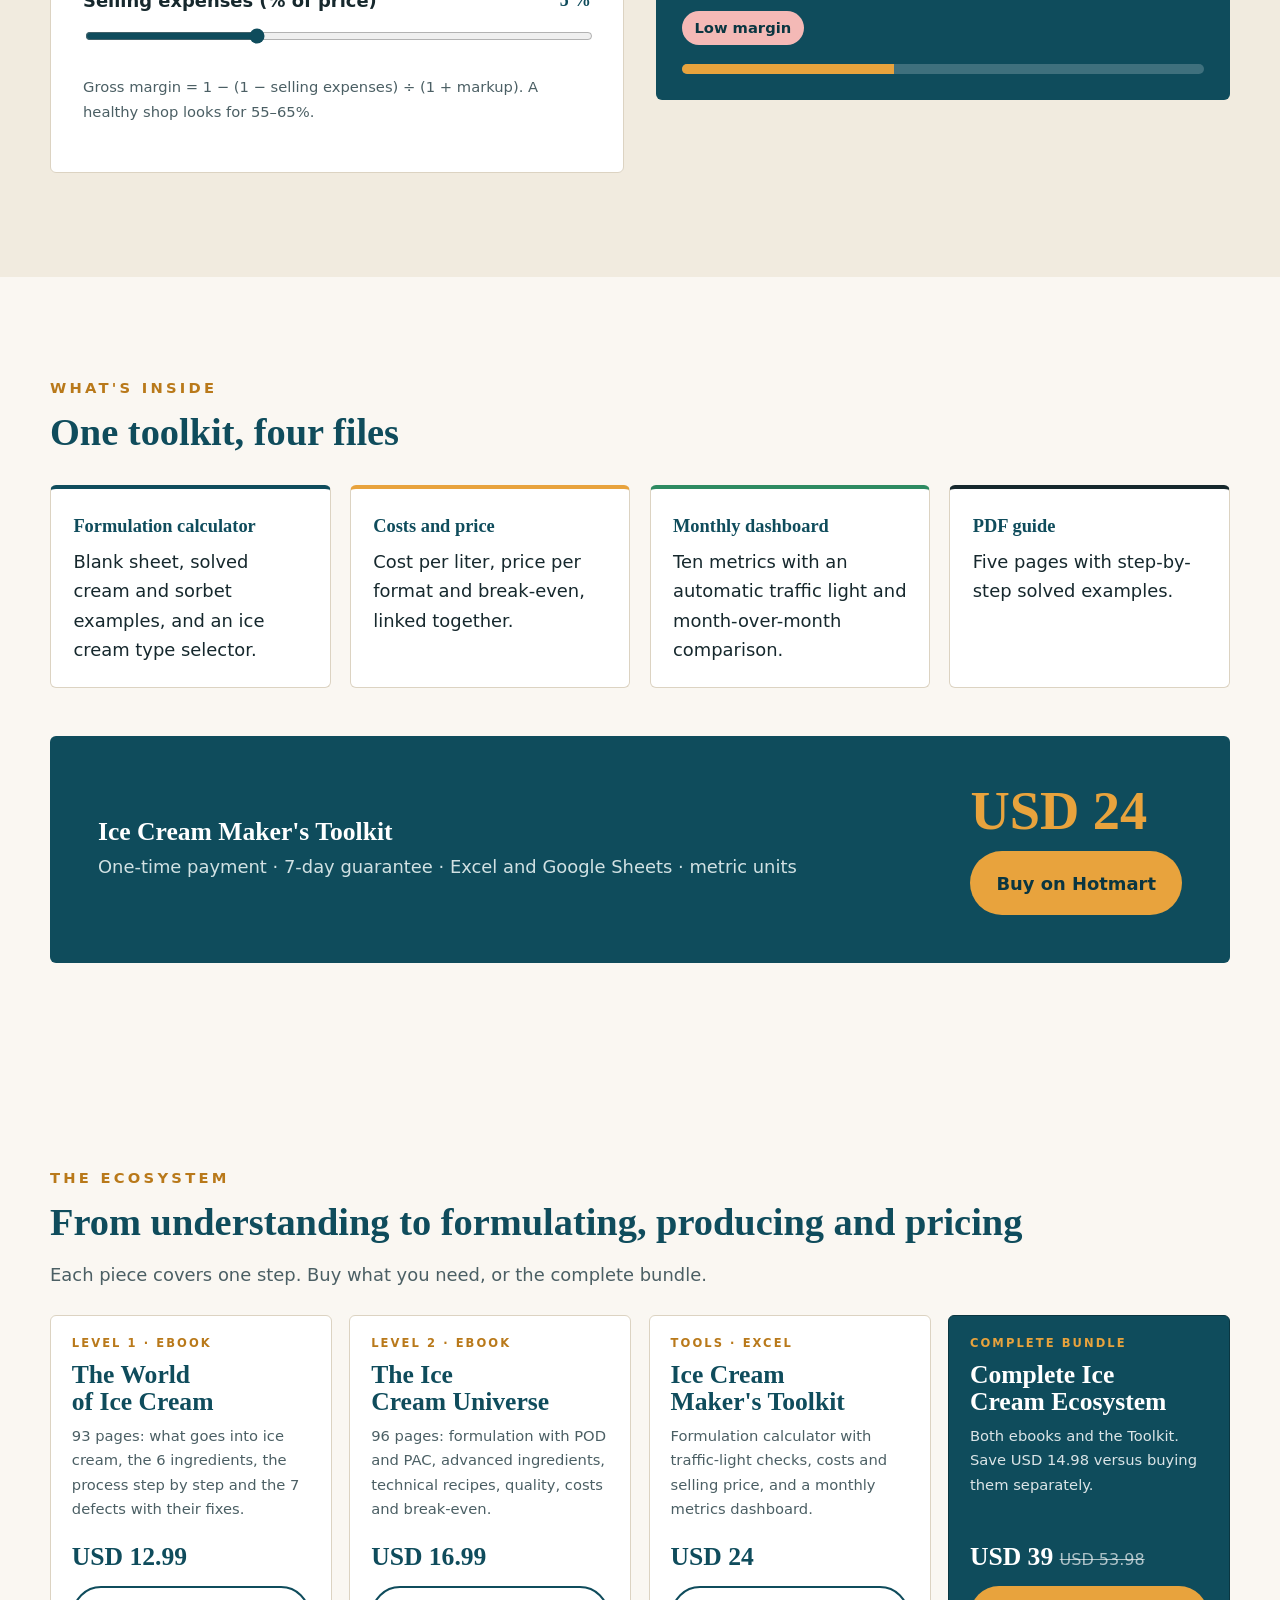
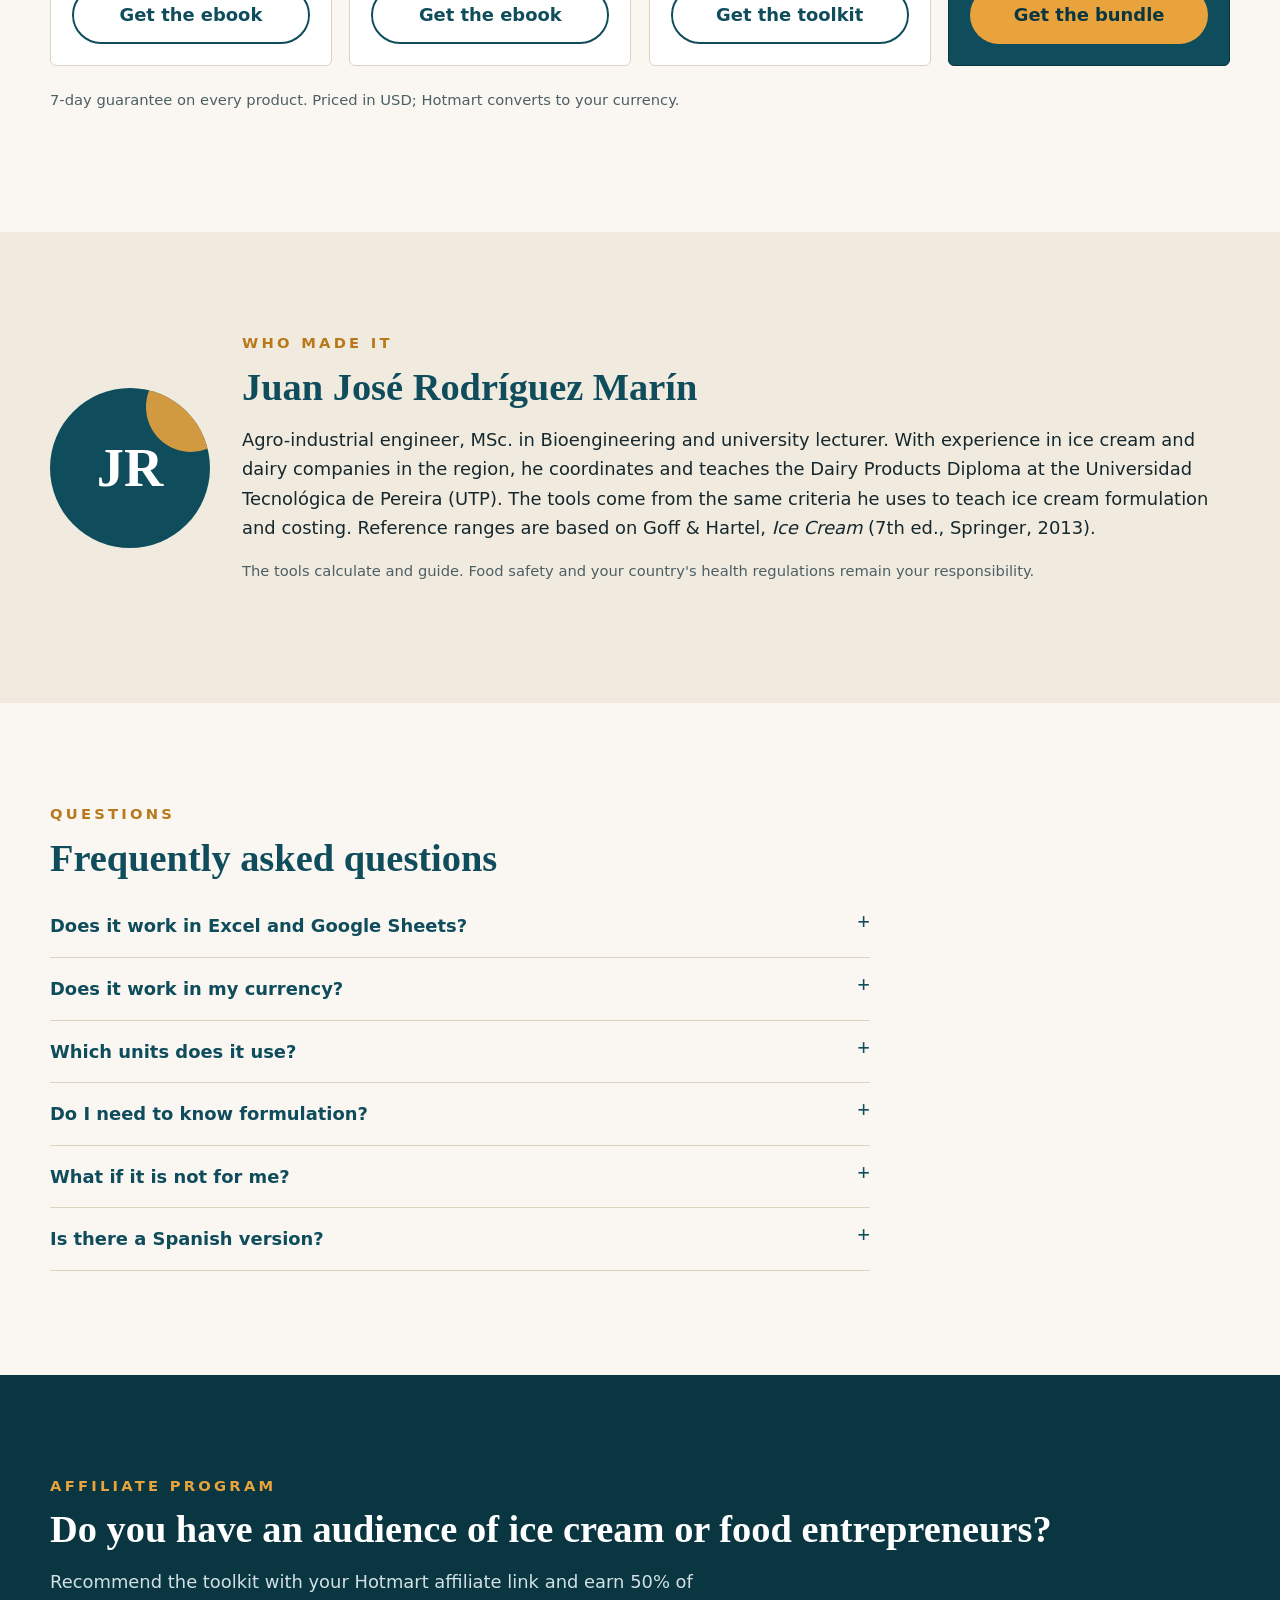
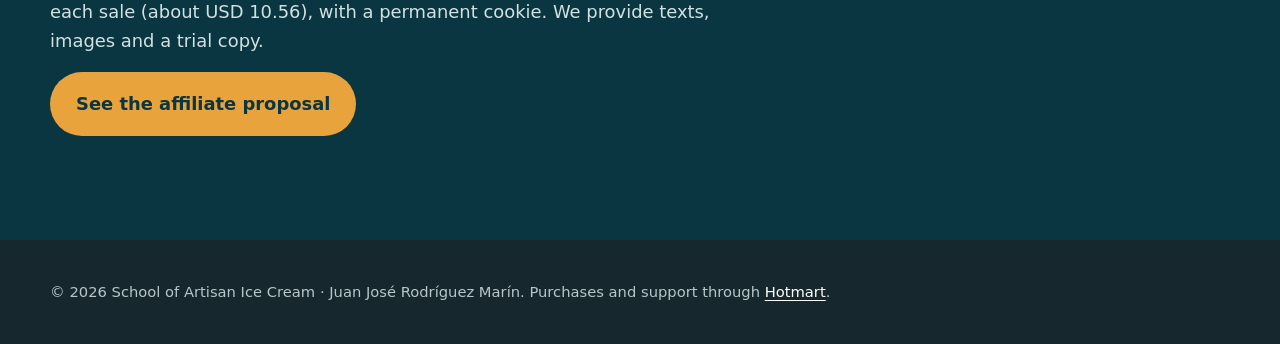
==== commit faf675a6: "feat: ecosistema — 2 ebooks + paquete (ES/EN) con enlaces Hotmart" ====
--- a/en/index.html
+++ b/en/index.html
@@ -4,7 +4,7 @@
 <link rel="icon" href="../assets/favicon.png"><link rel="stylesheet" href="../assets/styles.css">
 </head><body><a class="skip" href="#main">Skip to content</a>
 <header class="site-head"><div class="wrap"><a class="brand" href="./"><img src="../assets/favicon.png" width="34" height="34" alt="">School of Artisan Ice Cream</a>
-<nav aria-label="Main"><ul><li><a href="#kit">The toolkit</a></li><li><a href="#try">Try it</a></li><li><a href="#author">Author</a></li><li><a href="#affiliates">Affiliates</a></li><li><a class="lang" href="../" hreflang="es" lang="es">ES</a></li></ul></nav></div></header>
+<nav aria-label="Main"><ul><li><a href="#kit">The toolkit</a></li><li><a href="#try">Try it</a></li><li><a href="#ecosystem">Ecosystem</a></li><li><a href="#author">Author</a></li><li><a href="#affiliates">Affiliates</a></li><li><a class="lang" href="../" hreflang="es" lang="es">ES</a></li></ul></nav></div></header>
 <main id="main">
 <section class="hero" aria-labelledby="h1"><div class="wrap">
 <div><span class="kicker">School of Artisan Ice Cream</span><h1 id="h1">Science, costs and business for artisan ice cream</h1></div>
@@ -40,6 +40,18 @@
 <li><strong>PDF guide</strong>Five pages with step-by-step solved examples.</li></ul>
 <div class="price-band"><div><h3>Ice Cream Maker's Toolkit</h3><p style="margin:0;color:#d1e1e3">One-time payment · 7-day guarantee · Excel and Google Sheets · metric units</p></div><div style="display:grid;gap:.8rem;justify-items:start"><span class="price">USD 24</span><a class="btn btn-primary" href="https://go.hotmart.com/K107741080M" rel="noopener">Buy on Hotmart</a></div></div>
 </div></section>
+<section id="ecosystem" aria-labelledby="h-eco"><div class="wrap">
+<span class="kicker">The ecosystem</span><h2 id="h-eco">From understanding to formulating, producing and pricing</h2>
+<p style="max-width:62ch;color:var(--ink-soft)">Each piece covers one step. Buy what you need, or the complete bundle.</p>
+<div class="eco-grid">
+<article class="eco-card"><span class="eco-tag">Level 1 · Ebook</span><h3>The World of Ice Cream</h3><p>93 pages: what goes into ice cream, the 6 ingredients, the process step by step and the 7 defects with their fixes.</p><div class="eco-price">USD 12.99</div><a class="btn btn-ghost" href="https://go.hotmart.com/A107745542V" rel="noopener">Get the ebook</a></article>
+<article class="eco-card"><span class="eco-tag">Level 2 · Ebook</span><h3>The Ice Cream Universe</h3><p>96 pages: formulation with POD and PAC, advanced ingredients, technical recipes, quality, costs and break-even.</p><div class="eco-price">USD 16.99</div><a class="btn btn-ghost" href="https://go.hotmart.com/V107745608V" rel="noopener">Get the ebook</a></article>
+<article class="eco-card"><span class="eco-tag">Tools · Excel</span><h3>Ice Cream Maker's Toolkit</h3><p>Formulation calculator with traffic-light checks, costs and selling price, and a monthly metrics dashboard.</p><div class="eco-price">USD 24</div><a class="btn btn-ghost" href="https://go.hotmart.com/K107741080M" rel="noopener">Get the toolkit</a></article>
+<article class="eco-card eco-best"><span class="eco-tag">Complete bundle</span><h3>Complete Ice Cream Ecosystem</h3><p>Both ebooks and the Toolkit. Save USD 14.98 versus buying them separately.</p><div class="eco-price">USD 39<s>USD 53.98</s></div><a class="btn btn-primary" href="https://go.hotmart.com/R107745758Q" rel="noopener">Get the bundle</a></article>
+</div>
+<p style="margin-top:1.4rem;font-size:var(--step--1);color:var(--ink-soft)">7-day guarantee on every product. Priced in USD; Hotmart converts to your currency.</p>
+</div></section>
+
 <section id="author" class="alt" aria-labelledby="h-author"><div class="wrap author">
 <div class="monogram" aria-hidden="true"><span>JR</span></div>
 <div><span class="kicker">Who made it</span><h2 id="h-author">Juan José Rodríguez Marín</h2>
--- a/assets/styles.css
+++ b/assets/styles.css
@@ -120,3 +120,18 @@
 .shot img{width:100%}
 .wrap{overflow-wrap:anywhere}
 .includes li{min-width:0}
+
+/* ecosistema */
+.eco-grid{display:grid;gap:1.1rem;grid-template-columns:repeat(auto-fit,minmax(min(100%,15.5rem),1fr));margin-top:1.6rem}
+.eco-card{display:flex;flex-direction:column;background:#fff;border:1px solid var(--line);border-radius:var(--radius);padding:1.4rem 1.3rem 1.3rem}
+.eco-card h3{font-size:var(--step-1);margin-bottom:.5rem}
+.eco-card p{color:var(--ink-soft);font-size:var(--step--1);flex:1}
+.eco-tag{font:700 .72rem/1 var(--font-sans);letter-spacing:.18em;text-transform:uppercase;color:var(--amber-deep);margin-bottom:.7rem}
+.eco-price{font:700 1.6rem var(--font-serif);color:var(--teal);margin:.3rem 0 .9rem}
+.eco-price s{font:400 1rem var(--font-sans);color:var(--ink-soft);margin-left:.4rem}
+.eco-card .btn{justify-content:center;padding:.75rem 1rem}
+.eco-card.eco-best{background:var(--teal);border-color:var(--teal-deep)}
+.eco-card.eco-best h3,.eco-card.eco-best .eco-price{color:#fff}
+.eco-card.eco-best p{color:rgba(255,255,255,.85)}
+.eco-card.eco-best .eco-tag{color:var(--amber)}
+.eco-card.eco-best .eco-price s{color:rgba(255,255,255,.65)}
